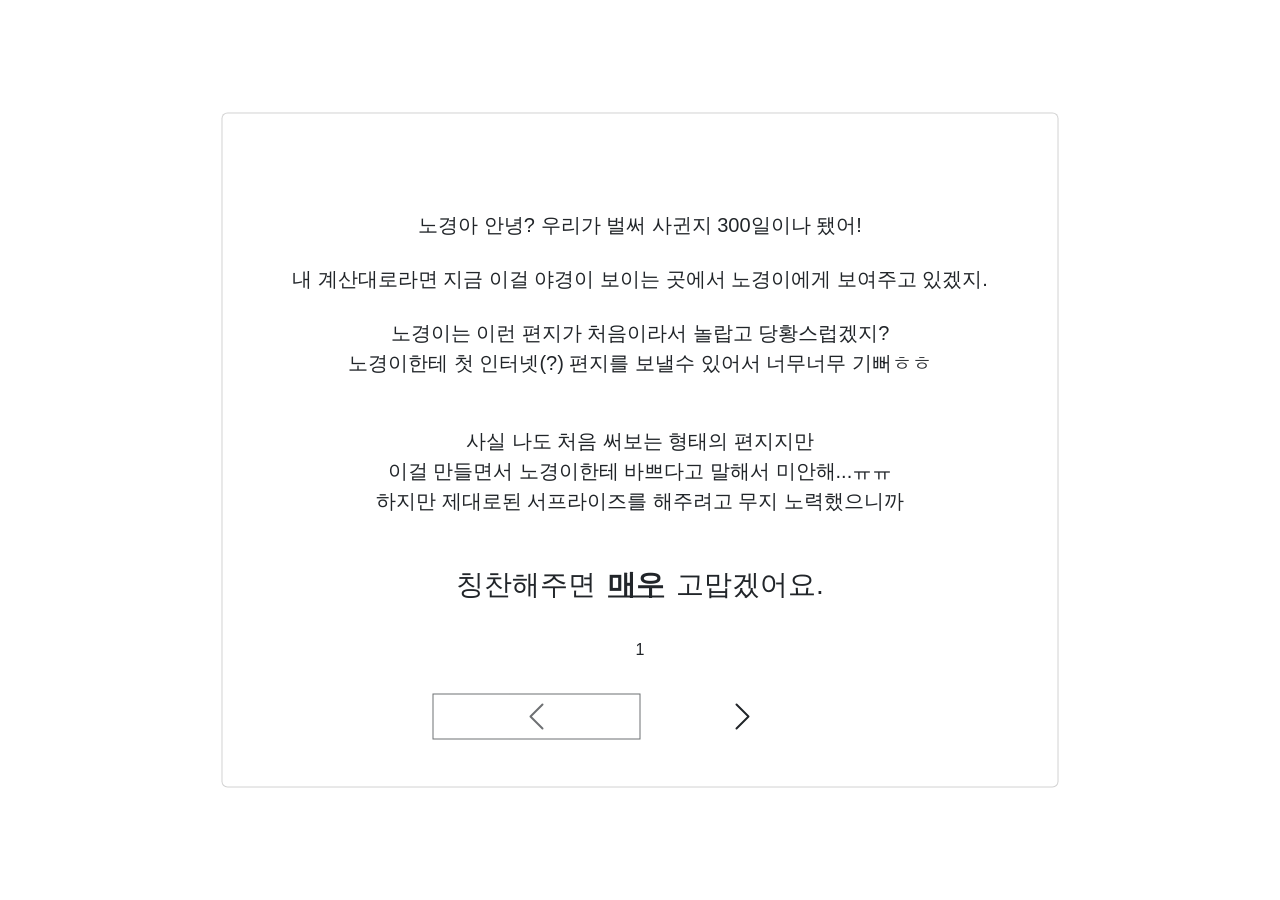
==== index.html @ aacf3a3c "first commit" ====
<!doctype html><html lang=""><head><meta charset="utf-8"><meta http-equiv="X-UA-Compatible" content="IE=edge"><meta name="viewport" content="width=device-width,initial-scale=1"><link rel="icon" href="/favicon.ico"><title>day300</title><link rel="stylesheet" href="https://cdn.jsdelivr.net/npm/bootstrap@5.2.0/dist/css/bootstrap.min.css" integrity="sha384-gH2yIJqKdNHPEq0n4Mqa/HGKIhSkIHeL5AyhkYV8i59U5AR6csBvApHHNl/vI1Bx" crossorigin="anonymous"><script src="https://cdn.jsdelivr.net/npm/bootstrap@5.2.0/dist/js/bootstrap.min.js" integrity="sha384-ODmDIVzN+pFdexxHEHFBQH3/9/vQ9uori45z4JjnFsRydbmQbmL5t1tQ0culUzyK" crossorigin="anonymous"></script><script defer="defer" src="/js/chunk-vendors.f9facd92.js"></script><script defer="defer" src="/js/app.b6765564.js"></script><link href="/css/app.9bebb293.css" rel="stylesheet"></head><body><noscript><strong>We're sorry but day300 doesn't work properly without JavaScript enabled. Please enable it to continue.</strong></noscript><div id="app"></div></body></html>
---- css/app.9bebb293.css ----
.fadeoutbox{display:inline-block;animation:fadeout 1.5s;-moz-animation:fadeout 1.5s;-webkit-animation:fadeout 1.5s;-o-animation:fadeout 1.5s}.fadeinbox{display:block;animation:fadein 3s;-webkit-animation:fadein 3s}.fadeinbox-letter{display:block;opacity:0;-webkit-animation:fadein 1s forwards;animation:fadein 1s forwards;-webkit-animation-delay:2s;animation-delay:2s}.fadeinboxLettertext{display:block;opacity:0;top:0;-webkit-animation:fadein 1.5s forwards;animation:fadein 1.5s forwards}.fadeinboxLettertextLast{display:block;opacity:0;top:0;-webkit-animation:fadein 2s forwards;animation:fadein 2s forwards;-webkit-animation-delay:1.5s;animation-delay:1.5s}.fadeoutbox{display:block;-webkit-animation:fadeout 1s;animation:fadeout 1s;-webkit-animation-fill-mode:forwards;animation-fill-mode:forwards}.fadeoutbox-letter{display:block;-webkit-animation:fadeout .5s;animation:fadeout .5s;-webkit-animation-fill-mode:forwards;animation-fill-mode:forwards}.moveTop{display:block;position:absolute;font-size:5em;top:50%;transform:translate(-50%,-50%);width:100%;-webkit-animation:sizeDown 2s forwards,moveTop 2s forwards;animation:sizeDown 2s forwards,moveTop 2s forwards}@keyframes fadein{0%{opacity:0}to{opacity:1}}@-webkit-keyframes fadein{0%{opacity:0}to{opacity:1}}@keyframes sizeDown{0%{font-size:5em}30%{font-size:5em}70%{font-size:2em}to{font-size:2em}}@-webkit-keyframes sizeDown{0%{font-size:5em}30%{font-size:5em}70%{font-size:2em}to{font-size:2em}}@keyframes moveTop{0%{top:50%}50%{top:50%}to{top:8%}}@-webkit-keyframes moveTop{0%{top:50%}50%{top:50%}to{top:8%}}@keyframes fadeout{0%{opacity:1}to{opacity:0}}@-webkit-keyframes fadeout{0%{opacity:1}to{opacity:0}}#app{font-family:Avenir,Helvetica,Arial,sans-serif;-webkit-font-smoothing:antialiased;-moz-osx-font-smoothing:grayscale;text-align:center;color:#2c3e50;margin-top:60px}
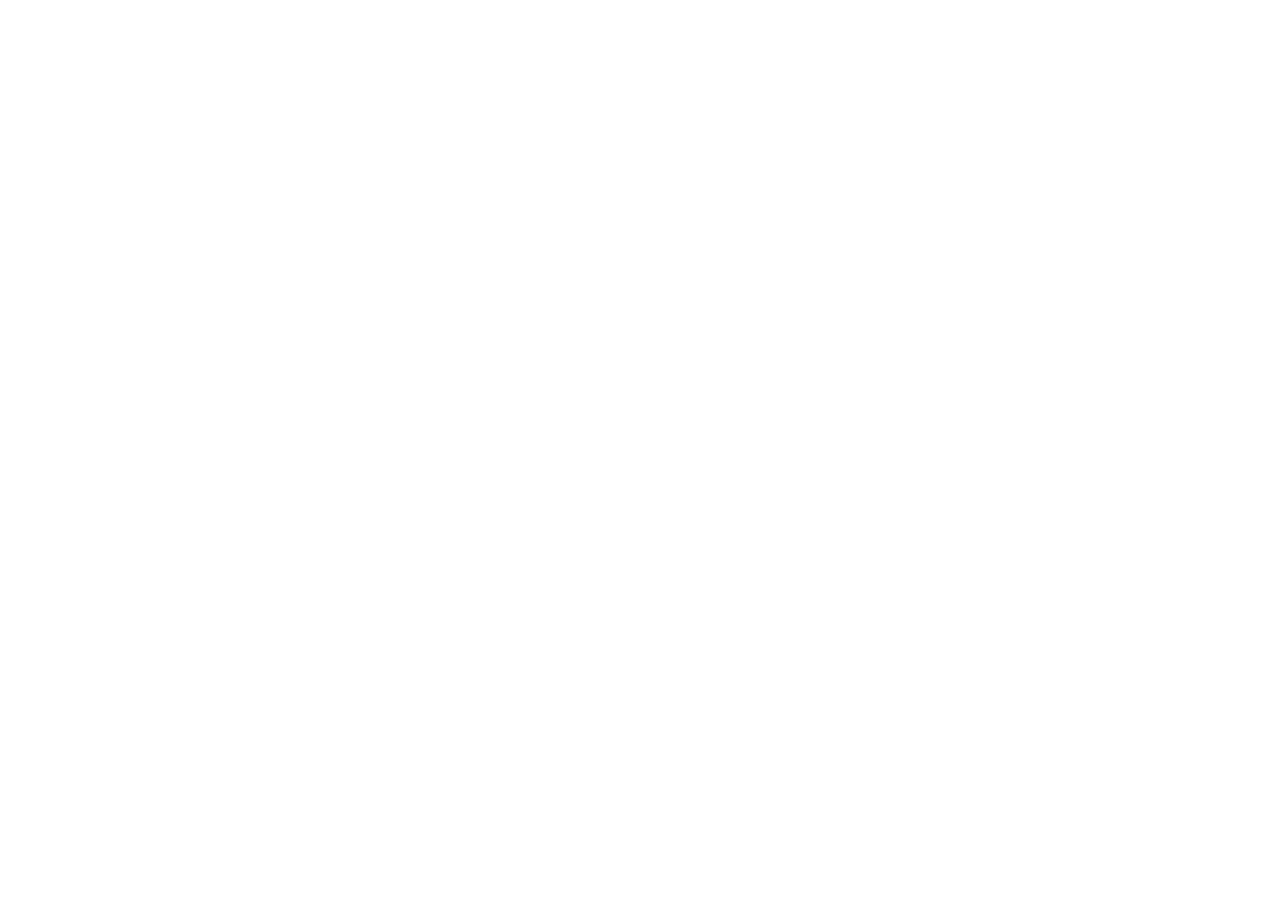
==== commit 77db2f17: "after event" ====
--- a/index.html
+++ b/index.html
@@ -1 +1 @@
-<!doctype html><html lang=""><head><meta charset="utf-8"><meta http-equiv="X-UA-Compatible" content="IE=edge"><meta name="viewport" content="width=device-width,initial-scale=1"><link rel="icon" href="/favicon.ico"><title>day300</title><link rel="stylesheet" href="https://cdn.jsdelivr.net/npm/bootstrap@5.2.0/dist/css/bootstrap.min.css" integrity="sha384-gH2yIJqKdNHPEq0n4Mqa/HGKIhSkIHeL5AyhkYV8i59U5AR6csBvApHHNl/vI1Bx" crossorigin="anonymous"><script src="https://cdn.jsdelivr.net/npm/bootstrap@5.2.0/dist/js/bootstrap.min.js" integrity="sha384-ODmDIVzN+pFdexxHEHFBQH3/9/vQ9uori45z4JjnFsRydbmQbmL5t1tQ0culUzyK" crossorigin="anonymous"></script><script defer="defer" src="/js/chunk-vendors.f9facd92.js"></script><script defer="defer" src="/js/app.b6765564.js"></script><link href="/css/app.9bebb293.css" rel="stylesheet"></head><body><noscript><strong>We're sorry but day300 doesn't work properly without JavaScript enabled. Please enable it to continue.</strong></noscript><div id="app"></div></body></html>+<!doctype html><html lang=""><head><meta charset="utf-8"><meta http-equiv="X-UA-Compatible" content="IE=edge"><meta name="viewport" content="width=device-width,initial-scale=1,maximum-scale=1,minimum-scale=1,user-scalable=no"/><link rel="icon" href="/favicon.ico"><title>day300</title><link rel="stylesheet" href="https://cdn.jsdelivr.net/npm/bootstrap@5.2.0/dist/css/bootstrap.min.css" integrity="sha384-gH2yIJqKdNHPEq0n4Mqa/HGKIhSkIHeL5AyhkYV8i59U5AR6csBvApHHNl/vI1Bx" crossorigin="anonymous"><script src="https://cdn.jsdelivr.net/npm/bootstrap@5.2.0/dist/js/bootstrap.min.js" integrity="sha384-ODmDIVzN+pFdexxHEHFBQH3/9/vQ9uori45z4JjnFsRydbmQbmL5t1tQ0culUzyK" crossorigin="anonymous"></script><script defer="defer" src="/js/chunk-vendors.f9facd92.js"></script><script defer="defer" src="/js/app.914fcdc2.js"></script><link href="/css/app.e2baa35f.css" rel="stylesheet"></head><body><noscript><strong>We're sorry but day300 doesn't work properly without JavaScript enabled. Please enable it to continue.</strong></noscript><div id="app"></div></body></html>
--- a/css/app.e2baa35f.css
+++ b/css/app.e2baa35f.css
@@ -0,0 +1 @@
+.fadeoutbox{display:inline-block;animation:fadeout 1.5s;-moz-animation:fadeout 1.5s;-webkit-animation:fadeout 1.5s;-o-animation:fadeout 1.5s}.fadeinbox{display:block;animation:fadein 3s;-webkit-animation:fadein 3s}.fadeinbox-letter{display:block;opacity:0;-webkit-animation:fadein 1s forwards;animation:fadein 1s forwards;-webkit-animation-delay:2s;animation-delay:2s}.fadeinboxLettertext{display:block;opacity:0;top:0;-webkit-animation:fadein 1.5s forwards;animation:fadein 1.5s forwards}.fadeinboxLettertextLast{display:block;opacity:0;top:0;-webkit-animation:fadein 2s forwards;animation:fadein 2s forwards;-webkit-animation-delay:1.5s;animation-delay:1.5s}.fadeoutbox{display:block;-webkit-animation:fadeout 1s;animation:fadeout 1s;-webkit-animation-fill-mode:forwards;animation-fill-mode:forwards}.fadeoutbox-letter{display:block;-webkit-animation:fadeout .5s;animation:fadeout .5s;-webkit-animation-fill-mode:forwards;animation-fill-mode:forwards}.moveTop{display:block;position:absolute;font-size:5em;top:50%;transform:translate(-50%,-50%);width:100%;-webkit-animation:sizeDown 2s,moveTop 2s forwards;animation:sizeDown 2s,moveTop 2s forwards}@keyframes fadein{0%{opacity:0}to{opacity:1}}@-webkit-keyframes fadein{0%{opacity:0}to{opacity:1}}@keyframes sizeDown{0%{font-size:5em}30%{font-size:5em}70%{font-size:2em}to{font-size:2em}}@-webkit-keyframes sizeDown{0%{font-size:5em}30%{font-size:5em}70%{font-size:2em}to{font-size:2em}}@keyframes moveTop{0%{top:50%}50%{top:50%}to{top:8%}}@-webkit-keyframes moveTop{0%{top:50%}50%{top:50%}to{top:8%}}@keyframes fadeout{0%{opacity:1}to{opacity:0}}@-webkit-keyframes fadeout{0%{opacity:1}to{opacity:0}}#app{font-family:Avenir,Helvetica,Arial,sans-serif;-webkit-font-smoothing:antialiased;-moz-osx-font-smoothing:grayscale;text-align:center;color:#2c3e50;margin-top:60px}
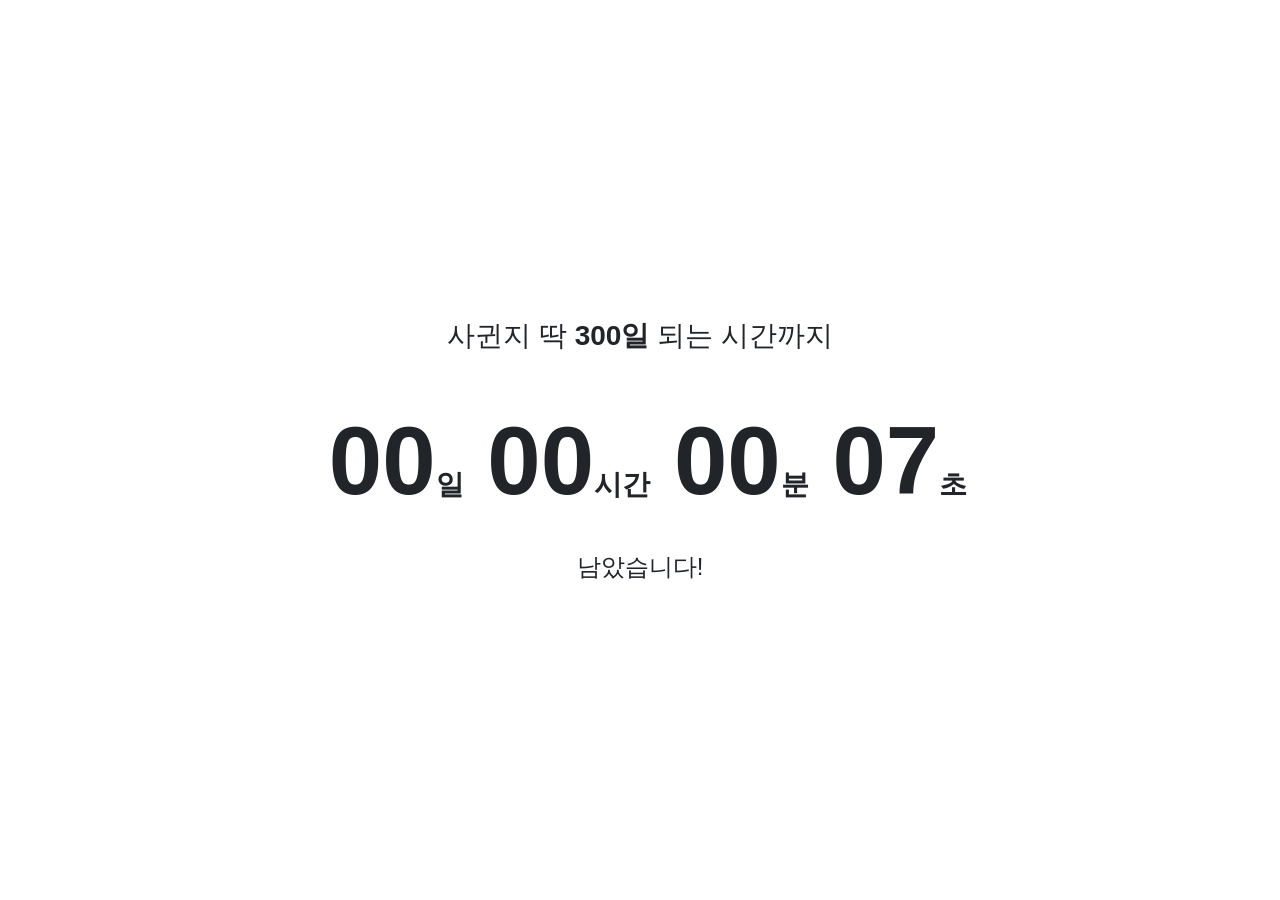
==== commit bfc66db8: "fix: afterEvent" ====
--- a/index.html
+++ b/index.html
@@ -1 +1 @@
-<!doctype html><html lang=""><head><meta charset="utf-8"><meta http-equiv="X-UA-Compatible" content="IE=edge"><meta name="viewport" content="width=device-width,initial-scale=1,maximum-scale=1,minimum-scale=1,user-scalable=no"/><link rel="icon" href="/favicon.ico"><title>day300</title><link rel="stylesheet" href="https://cdn.jsdelivr.net/npm/bootstrap@5.2.0/dist/css/bootstrap.min.css" integrity="sha384-gH2yIJqKdNHPEq0n4Mqa/HGKIhSkIHeL5AyhkYV8i59U5AR6csBvApHHNl/vI1Bx" crossorigin="anonymous"><script src="https://cdn.jsdelivr.net/npm/bootstrap@5.2.0/dist/js/bootstrap.min.js" integrity="sha384-ODmDIVzN+pFdexxHEHFBQH3/9/vQ9uori45z4JjnFsRydbmQbmL5t1tQ0culUzyK" crossorigin="anonymous"></script><script defer="defer" src="/js/chunk-vendors.f9facd92.js"></script><script defer="defer" src="/js/app.914fcdc2.js"></script><link href="/css/app.e2baa35f.css" rel="stylesheet"></head><body><noscript><strong>We're sorry but day300 doesn't work properly without JavaScript enabled. Please enable it to continue.</strong></noscript><div id="app"></div></body></html>+<!doctype html><html lang=""><head><meta charset="utf-8"><meta http-equiv="X-UA-Compatible" content="IE=edge"><meta name="viewport" content="width=device-width,initial-scale=1,maximum-scale=1,minimum-scale=1,user-scalable=no"/><link rel="icon" href="/favicon.ico"><title>day300</title><link rel="stylesheet" href="https://cdn.jsdelivr.net/npm/bootstrap@5.2.0/dist/css/bootstrap.min.css" integrity="sha384-gH2yIJqKdNHPEq0n4Mqa/HGKIhSkIHeL5AyhkYV8i59U5AR6csBvApHHNl/vI1Bx" crossorigin="anonymous"><script src="https://cdn.jsdelivr.net/npm/bootstrap@5.2.0/dist/js/bootstrap.min.js" integrity="sha384-ODmDIVzN+pFdexxHEHFBQH3/9/vQ9uori45z4JjnFsRydbmQbmL5t1tQ0culUzyK" crossorigin="anonymous"></script><script defer="defer" src="/js/chunk-vendors.f9facd92.js"></script><script defer="defer" src="/js/app.cae7a766.js"></script><link href="/css/app.e2baa35f.css" rel="stylesheet"></head><body><noscript><strong>We're sorry but day300 doesn't work properly without JavaScript enabled. Please enable it to continue.</strong></noscript><div id="app"></div></body></html>
